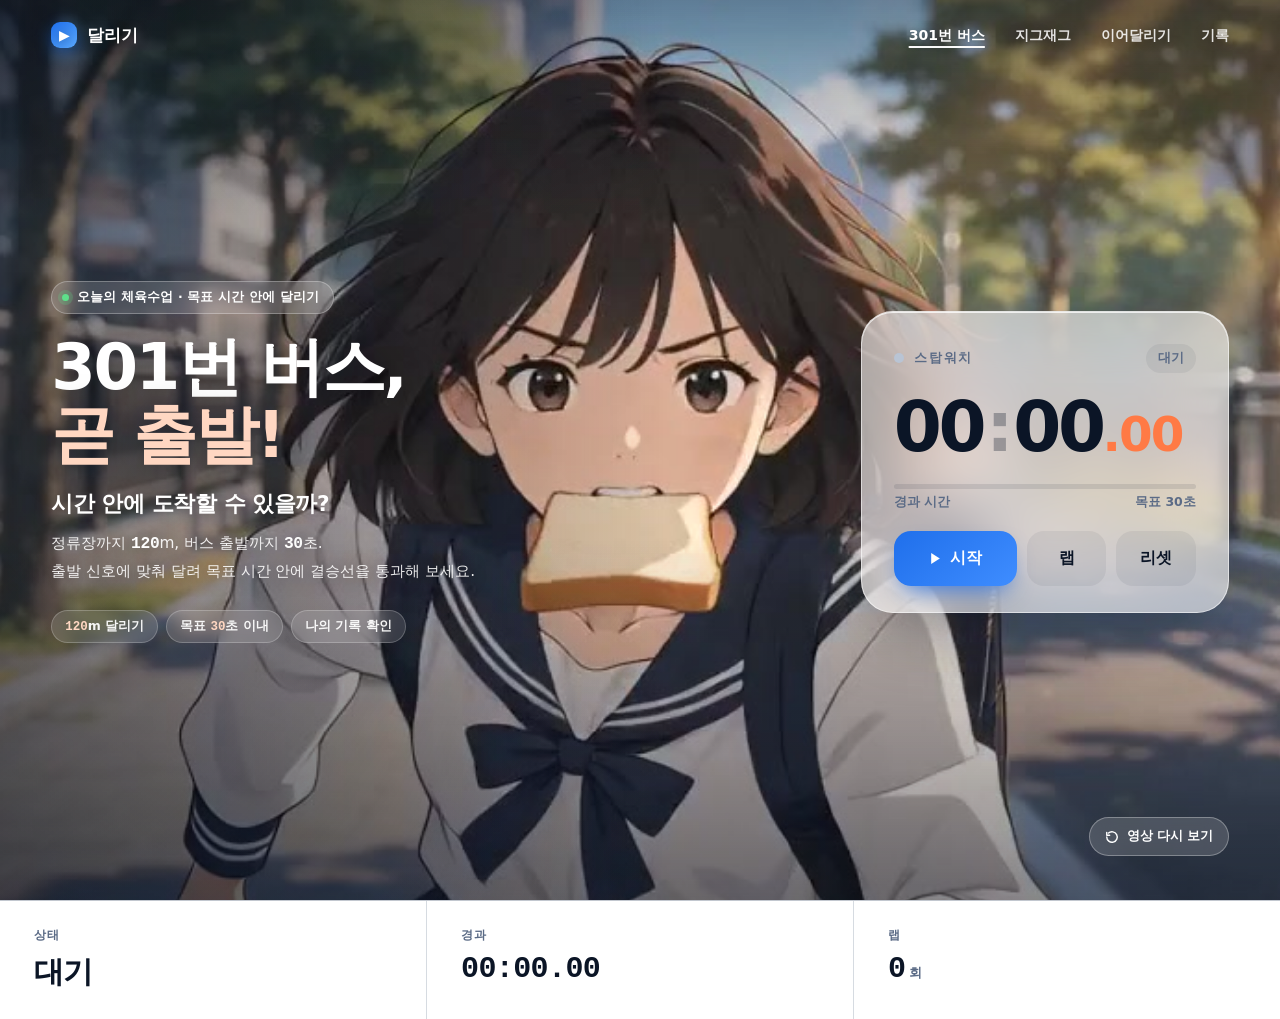
==== index.html @ 37ab7478 "Add a third course: relay race (이어달리기) - relay.html: same flow as the other courses; intro is cut 1 " ====
<!DOCTYPE html>
<html lang="ko">
<head>
<meta charset="utf-8">
<meta name="viewport" content="width=device-width, initial-scale=1">
<title>달리기 · 러닝 타이머</title>
<style>
  :root{
    --ink:#0b1526;
    --ink-soft:#5b6b86;
    --line:rgba(11,21,38,.10);
    --card:rgba(255,255,255,.58);
    --accent:#1f6feb;
    --accent-2:#ff7a45;
    --ok:#12a150;
    --shadow:0 24px 60px -20px rgba(11,21,38,.45);
    --font:"Pretendard","Apple SD Gothic Neo","Malgun Gothic",system-ui,-apple-system,"Segoe UI",sans-serif;
    --mono:"SF Mono","JetBrains Mono","Roboto Mono",ui-monospace,Menlo,Consolas,monospace;
  }

  *{box-sizing:border-box}
  html,body{margin:0;padding:0}
  body{
    font-family:var(--font);
    color:var(--ink);
    background:#eef2f7;
    -webkit-font-smoothing:antialiased;
  }

  /* ---------- NAV ---------- */
  .nav{
    position:absolute; inset:0 0 auto 0; z-index:6;
    display:flex; align-items:center; justify-content:space-between;
    padding:22px clamp(18px,4vw,54px);
    color:#fff; mix-blend-mode:normal;
    opacity:0; transform:translateY(-12px); pointer-events:none;
  }
  body.is-revealed .nav{
    opacity:1; transform:none; pointer-events:auto;
    transition:opacity 1.4s cubic-bezier(.22,1,.36,1) .6s, transform 1.4s cubic-bezier(.22,1,.36,1) .6s;
  }
  .brand{
    display:flex; align-items:center; gap:10px;
    font-weight:800; letter-spacing:-.02em; font-size:17px;
    text-shadow:0 2px 12px rgba(0,0,0,.35);
  }
  .brand i{
    width:26px; height:26px; border-radius:9px; display:grid; place-items:center;
    background:linear-gradient(140deg,var(--accent),#5aa9ff);
    box-shadow:0 6px 16px rgba(31,111,235,.45);
    font-style:normal; font-size:14px;
  }
  .nav ul{display:flex; gap:clamp(14px,2.4vw,30px); margin:0; padding:0; list-style:none}
  .nav a{
    color:rgba(255,255,255,.86); text-decoration:none; font-size:14px; font-weight:600;
    text-shadow:0 2px 10px rgba(0,0,0,.35);
  }
  .nav a:hover,.nav a[aria-current]{color:#fff}
  .nav a[aria-current]{text-decoration:underline; text-underline-offset:6px; text-decoration-thickness:2px}

  /* ---------- HERO ---------- */
  .hero{
    position:relative;
    min-height:100vh;
    min-height:100svh;
    display:flex; align-items:center;
    overflow:hidden;
    isolation:isolate;
    background:#0b1526;
  }

  /* layer 1: still image (revealed after the video ends)
     desktop: the clip's last frame (seamless hand-off); stacked layout: a wide frame
     so the face doesn't sit behind the copy and the timer */
  .hero__still{
    position:absolute; inset:0; z-index:0;
    background-image:url("hero%20page.jpg?v=2");
    background-size:cover; background-position:60% 50%;
    transform:scale(1.02);
    transition:opacity 1.8s cubic-bezier(.37,0,.18,1);
  }
  .hero.is-playing .hero__still{opacity:0}   /* don't spoil the ending while the clip plays */
  /* layer 2: the one-and-only video */
  .hero__video{
    position:absolute; inset:0; z-index:1;
    width:100%; height:100%; object-fit:cover; object-position:60% 50%;
    opacity:0;
    will-change:opacity,transform;
  }
  .hero__video--main{transition:opacity 1.8s cubic-bezier(.37,0,.18,1), transform 9s linear}
  .hero.is-playing  .hero__video--main{opacity:1; transform:scale(1.045)}
  .hero.is-revealed .hero__video--main{opacity:0; transform:scale(1.01)}

  .hero__video--fail,.hero__video--ok{z-index:1; transform:scale(1.03); transition:opacity 1.1s cubic-bezier(.37,0,.18,1)}
  body.is-failed .hero__video--fail,
  body.is-success .hero__video--ok{opacity:1; transform:scale(1)}

  /* legibility scrims */
  .hero__scrim{
    position:absolute; inset:0; z-index:2; pointer-events:none;
    background:
      linear-gradient(90deg, rgba(6,14,28,.50) 0%, rgba(6,14,28,.24) 30%, rgba(6,14,28,0) 52%),
      linear-gradient(0deg, rgba(6,14,28,.48) 0%, rgba(6,14,28,0) 40%),
      linear-gradient(180deg, rgba(6,14,28,.40) 0%, rgba(6,14,28,0) 24%);
    opacity:0; transition:opacity 2s cubic-bezier(.37,0,.18,1) .1s;
  }
  body.is-revealed .hero__scrim{opacity:1}

  /* ---------- COPY ---------- */
  .hero__inner{
    position:relative; z-index:4;
    width:100%;
    padding:120px clamp(18px,4vw,54px) 96px;
    display:grid;
    grid-template-columns:minmax(0,1fr) auto;
    align-items:center;
    gap:clamp(24px,4vw,60px);
  }
  .copy{max-width:none}
  .eyebrow{
    display:inline-flex; align-items:center; gap:8px;
    padding:7px 14px 7px 10px; border-radius:999px;
    background:rgba(255,255,255,.14); border:1px solid rgba(255,255,255,.28);
    backdrop-filter:blur(10px); -webkit-backdrop-filter:blur(10px);
    color:#fff; font-size:12.5px; font-weight:700; letter-spacing:.01em;
  }
  .eyebrow s{width:7px; height:7px; border-radius:50%; background:#5ee08a; box-shadow:0 0 0 4px rgba(94,224,138,.22)}
  h1{
    margin:20px 0 0; color:#fff;
    font-size:clamp(36px,5vw,64px); line-height:1.06; letter-spacing:-.035em; font-weight:800;
    text-shadow:0 6px 34px rgba(4,10,20,.5);
  }
  h1 em{font-style:normal; color:#ffd7c2}
  .ask{
    margin:20px 0 0; color:#fff;
    font-size:clamp(17px,1.7vw,23px); font-weight:700; letter-spacing:-.02em;
    text-shadow:0 2px 18px rgba(4,10,20,.55);
  }
  .lede{
    margin:12px 0 0; color:rgba(255,255,255,.9);
    font-size:clamp(14.5px,1.2vw,17px); line-height:1.7; font-weight:500;
    text-shadow:0 2px 18px rgba(4,10,20,.5);
    max-width:36em;
  }
  .lede b{color:#fff; font-weight:800; font-family:var(--mono); font-size:1.06em; letter-spacing:-.02em}
  .chips{display:flex; flex-wrap:wrap; gap:8px; margin-top:26px}
  .chips span{
    padding:7px 13px; border-radius:999px; font-size:12.5px; font-weight:700;
    background:rgba(255,255,255,.13); border:1px solid rgba(255,255,255,.22);
    color:rgba(255,255,255,.94); backdrop-filter:blur(8px);
  }
  .chips b{color:#ffd7c2; font-family:var(--mono); font-weight:800}

  /* ---------- RESULT STATE (success / fail) ---------- */
  .stack{
    position:relative;
    display:grid;                       /* copy and result message share one cell */
    max-width:min(560px,46vw);
  }
  .copy,.result{grid-area:1 / 1}
  .result{
    opacity:0; transform:translateY(20px) scale(.98); filter:blur(10px);
    pointer-events:none;
  }
  body.is-failed .result--fail,
  body.is-success .result--ok{
    opacity:1; transform:none; filter:none; pointer-events:auto;
    transition:opacity 1.2s cubic-bezier(.22,1,.36,1) .35s,
               transform 1.3s cubic-bezier(.16,1,.3,1) .35s,
               filter 1.2s cubic-bezier(.22,1,.36,1) .35s;
  }
  .result__tag{
    display:inline-block; padding:7px 15px; border-radius:999px;
    background:#dc2626; color:#fff;
    font-size:12.5px; font-weight:800; letter-spacing:.07em;
    box-shadow:0 10px 26px -10px rgba(220,38,38,.95);
  }
  .result__title{
    margin:18px 0 0; color:#fff;
    font-size:clamp(54px,7.6vw,100px); line-height:.94; letter-spacing:-.05em; font-weight:800;
    text-shadow:0 8px 40px rgba(4,10,20,.6);
  }
  .result__msg{
    margin:20px 0 0; color:#fff;
    font-size:clamp(17px,1.75vw,23px); font-weight:700; letter-spacing:-.02em; line-height:1.45;
    text-shadow:0 2px 20px rgba(4,10,20,.6);
  }
  .result__msg b{color:#ffb4a2; font-family:var(--mono); font-weight:800; font-size:1.08em}
  .result__sub{
    margin:12px 0 0; color:rgba(255,255,255,.86);
    font-size:clamp(14px,1.15vw,16.5px); line-height:1.7; font-weight:500;
    text-shadow:0 2px 18px rgba(4,10,20,.55); max-width:36em;
  }
  .result__btn{
    margin-top:28px; padding:17px 30px; border-radius:18px; font-size:16px;
    color:#fff; background:linear-gradient(140deg,#dc2626,#f97316);
    box-shadow:0 18px 34px -14px rgba(220,38,38,.95);
  }
  .result__btn:hover{filter:brightness(1.07)}
  .result--ok .result__tag{background:#16a34a; box-shadow:0 10px 26px -10px rgba(22,163,74,.95)}
  .result--ok .result__msg b{color:#bbf7d0}
  .result--ok .result__btn{background:linear-gradient(140deg,#16a34a,#22c55e); box-shadow:0 18px 34px -14px rgba(22,163,74,.95)}
  body.is-failed .copy, body.is-success .copy{opacity:0; transform:translateY(-16px); filter:blur(6px)}
  body.is-failed .hero__scrim{
    background:
      linear-gradient(90deg, rgba(32,6,10,.62) 0%, rgba(32,6,10,.30) 32%, rgba(32,6,10,0) 54%),
      linear-gradient(0deg, rgba(32,6,10,.5) 0%, rgba(32,6,10,0) 40%),
      linear-gradient(180deg, rgba(32,6,10,.44) 0%, rgba(32,6,10,0) 24%);
  }
  .stopwatch.is-failed .sw-dot{background:#dc2626}
  .stopwatch.is-failed .sw-state{background:rgba(220,38,38,.13); color:#b91c1c}
  .stopwatch.is-failed::before{opacity:1; animation:none; filter:blur(22px); background:linear-gradient(140deg,rgba(220,38,38,.32),rgba(249,115,22,.26))}
  .stopwatch.is-failed .btn-main{background:linear-gradient(140deg,#dc2626,#f87171); box-shadow:0 12px 24px -10px rgba(220,38,38,.85)}
  .stopwatch.is-failed .digits .cs{color:#dc2626}
  .stopwatch.is-success .sw-dot{background:var(--ok)}
  .stopwatch.is-success .sw-state{background:rgba(18,161,80,.14); color:#0b7a3d}
  .stopwatch.is-success::before{opacity:1; animation:none; filter:blur(22px); background:linear-gradient(140deg,rgba(18,161,80,.32),rgba(74,222,128,.26))}
  .stopwatch.is-success .btn-main{background:linear-gradient(140deg,#16a34a,#22c55e); box-shadow:0 12px 24px -10px rgba(22,163,74,.85)}
  .stopwatch.is-success .digits .cs{color:var(--ok)}
  .stopwatch.is-success .track i{background:linear-gradient(90deg,#12a150,#4ade80)}
  .track.over i{background:linear-gradient(90deg,#dc2626,#f97316)}
  .copy,.chips{opacity:0; transform:translateY(16px); filter:blur(8px); pointer-events:none}
  body.is-revealed .copy,
  body.is-revealed .chips{
    opacity:1; transform:none; filter:none; pointer-events:auto;
    transition:opacity 1.5s cubic-bezier(.22,1,.36,1) .5s,
               transform 1.5s cubic-bezier(.22,1,.36,1) .5s,
               filter 1.5s cubic-bezier(.22,1,.36,1) .5s;
  }
  body.is-revealed .chips{transition-delay:.72s}
  body.is-failed .copy, body.is-success .copy{opacity:0; transform:translateY(-16px); filter:blur(6px); pointer-events:none; transition:opacity 1s ease, transform 1s cubic-bezier(.22,1,.36,1), filter 1s ease}
  body.is-failed .chips, body.is-success .chips{pointer-events:none}   /* hidden copy must not cover the retry button */

  /* ---------- TIMER SLOT: right / vertical center ---------- */
  .slot{
    justify-self:end; align-self:center;
    width:min(368px,92vw);
  }
  .stopwatch{
    position:relative;
    padding:32px 32px 26px;
    border-radius:32px;
    background:var(--card);
    border:1px solid rgba(255,255,255,.55);
    box-shadow:0 32px 70px -22px rgba(11,21,38,.5), inset 0 1px 0 rgba(255,255,255,.75);
    backdrop-filter:blur(30px) saturate(1.7);
    -webkit-backdrop-filter:blur(30px) saturate(1.7);
    opacity:0; transform:translateY(20px) scale(.96); filter:blur(12px);
    pointer-events:none;
  }
  body.is-revealed .stopwatch{
    opacity:1; transform:none; filter:none; pointer-events:auto;
    transition:opacity 1.5s cubic-bezier(.22,1,.36,1) .25s,
               transform 1.6s cubic-bezier(.16,1,.3,1) .25s,
               filter 1.5s cubic-bezier(.22,1,.36,1) .25s;
  }
  /* running glow ring */
  .stopwatch::before{
    content:""; position:absolute; inset:-2px; border-radius:34px; z-index:-1;
    background:linear-gradient(140deg,rgba(31,111,235,.5),rgba(255,122,69,.42));
    opacity:0; transition:opacity .6s ease; filter:blur(16px);
  }
  .stopwatch.is-running::before{opacity:1; animation:breathe 2.6s ease-in-out infinite}
  @keyframes breathe{0%,100%{opacity:.55}50%{opacity:1}}

  .sw-head{display:flex; align-items:center; justify-content:space-between; margin-bottom:20px}
  .sw-label{display:flex; align-items:center; gap:10px; font-size:12.5px; font-weight:800; letter-spacing:.15em; color:var(--ink-soft); text-transform:uppercase}
  .sw-dot{width:10px; height:10px; border-radius:50%; background:#b9c4d4; transition:background .3s}
  .is-running .sw-dot{background:var(--ok); box-shadow:0 0 0 0 rgba(18,161,80,.5); animation:pulse 1.6s infinite}
  @keyframes pulse{70%{box-shadow:0 0 0 9px rgba(18,161,80,0)}100%{box-shadow:0 0 0 0 rgba(18,161,80,0)}}
  .sw-state{
    font-size:12.5px; font-weight:800; padding:6px 12px; border-radius:999px;
    background:rgba(11,21,38,.06); color:var(--ink-soft);
  }
  .is-running .sw-state{background:rgba(18,161,80,.14); color:#0b7a3d}

  .digits{
    display:flex; align-items:baseline;
    font-family:var(--font);
    font-weight:800;
    font-size:clamp(52px,5.4vw,70px); line-height:1; letter-spacing:-.05em;
    color:var(--ink);
    font-variant-numeric:tabular-nums; font-feature-settings:"tnum" 1;
  }
  .digits .sep{opacity:.3; padding:0 3px; font-weight:600}
  .digits .cs{color:var(--accent-2); font-weight:800; font-size:.7em; letter-spacing:-.04em}

  .track{height:5px; border-radius:99px; background:rgba(11,21,38,.10); margin:22px 0 5px; overflow:hidden}
  .track i{display:block; height:100%; width:0%; border-radius:99px; background:linear-gradient(90deg,var(--accent),var(--accent-2)); transition:width .12s linear}
  .hint{font-size:12.5px; font-weight:600; color:var(--ink-soft); margin:0 0 20px; display:flex; justify-content:space-between; gap:10px}

  .sw-btns{display:grid; grid-template-columns:1.55fr 1fr 1fr; gap:10px}
  button{
    font-family:inherit; font-size:15.5px; font-weight:800; letter-spacing:-.01em;
    border:0; border-radius:17px; padding:17px 10px; cursor:pointer;
    display:inline-flex; align-items:center; justify-content:center; gap:8px;
    transition:transform .12s ease, box-shadow .2s ease, background .2s ease, color .2s ease;
    -webkit-tap-highlight-color:transparent;
  }
  button:active{transform:translateY(1px) scale(.985)}
  button:focus-visible{outline:3px solid rgba(31,111,235,.45); outline-offset:2px}
  .btn-main{color:#fff; background:linear-gradient(140deg,#1f6feb,#3f8dff); box-shadow:0 12px 24px -10px rgba(31,111,235,.85)}
  .stopwatch.is-running .btn-main{background:linear-gradient(140deg,#e8590c,#ff8a3d); box-shadow:0 12px 24px -10px rgba(232,89,12,.8)}
  .btn-ghost{color:var(--ink); background:rgba(11,21,38,.06)}
  .btn-ghost:hover{background:rgba(11,21,38,.1)}

  .laps{margin:18px 0 0; padding:0; list-style:none; max-height:112px; overflow:auto; display:grid; gap:7px}
  .laps li{
    display:flex; justify-content:space-between; align-items:center; gap:10px;
    font-family:var(--mono); font-size:13.5px; font-weight:600; color:var(--ink);
    background:rgba(11,21,38,.05); border-radius:12px; padding:9px 13px;
  }
  .laps li span{color:var(--ink-soft); font-size:11.5px; font-family:var(--font); font-weight:700}
  .laps:empty{display:none}

  /* replay the hero clip */
  .replay{
    position:absolute; z-index:5; right:clamp(18px,4vw,54px); bottom:clamp(18px,4vw,44px);
    display:inline-flex; align-items:center; gap:8px;
    padding:10px 15px; border-radius:999px; cursor:pointer;
    background:rgba(255,255,255,.16); border:1px solid rgba(255,255,255,.3);
    color:#fff; font-family:inherit; font-size:12.5px; font-weight:700;
    backdrop-filter:blur(12px); -webkit-backdrop-filter:blur(12px);
    opacity:0; transform:translateY(10px); pointer-events:none;
    transition:opacity .6s ease, transform .6s ease, background .2s ease;
  }
  .replay:hover{background:rgba(255,255,255,.26)}
  body.is-revealed .replay{opacity:1; transform:none; pointer-events:auto; transition-delay:.9s}
  .replay svg{width:14px; height:14px}

  /* ---------- NEXT SECTION ---------- */
  .stats{
    position:relative; z-index:2;
    display:grid; grid-template-columns:repeat(3,1fr); gap:1px;
    background:var(--line);
    border-top:1px solid var(--line);
    opacity:0; transform:translateY(16px); pointer-events:none;
  }
  body.is-revealed .stats{
    opacity:1; transform:none; pointer-events:auto;
    transition:opacity 1.3s cubic-bezier(.22,1,.36,1) .85s, transform 1.3s cubic-bezier(.22,1,.36,1) .85s;
  }
  .stat{background:#fff; padding:26px clamp(16px,3vw,34px)}
  .stat b{display:block; font-size:12px; font-weight:800; letter-spacing:.12em; color:var(--ink-soft); text-transform:uppercase}
  .stat strong{display:block; margin-top:8px; font-family:var(--mono); font-size:clamp(20px,2.4vw,30px); font-weight:700; letter-spacing:-.02em}
  .stat em{font-style:normal; font-size:13px; font-weight:700; color:var(--ink-soft); margin-left:4px}

  /* ---------- RESPONSIVE ---------- */
  @media (max-width:1000px){
    .hero__still{background-image:url("hero-mobile.jpg")}
    .hero__inner{grid-template-columns:1fr; align-content:center; gap:34px}
    .stack{max-width:none}
    .slot{justify-self:center; width:min(420px,100%)}
  }
  @media (max-width:640px){
    .nav ul{gap:12px}
    .nav a{font-size:13px}
    .nav__stats{display:none}   /* room for the three course links */
    .hero{min-height:auto; padding:0}
    .hero__inner{padding:104px 18px 86px}
    .slot{justify-self:stretch; width:100%}
    .stats{grid-template-columns:1fr}
  }
  @media (prefers-reduced-motion:reduce){
    *{animation:none !important; transition-duration:.01ms !important}
  }
</style>
<noscript><style>
  .nav,.copy,.chips,.stats,.stopwatch,.hero__scrim{
    opacity:1 !important; transform:none !important; filter:none !important; pointer-events:auto !important;
  }
</style></noscript>
</head>
<body>

<header class="hero" id="hero">
  <nav class="nav">
    <div class="brand"><i>▶</i>달리기</div>
    <ul>
      <li><a href="index.html" aria-current="page">301번 버스</a></li>
      <li><a href="zigzag.html">지그재그</a></li>
      <li><a href="relay.html">이어달리기</a></li>
      <li class="nav__stats"><a href="#stats">기록</a></li>
    </ul>
  </nav>

  <!-- layer 1: still hero image (becomes the timer's backdrop) -->
  <div class="hero__still" role="img" aria-label="가을 햇살이 비치는 보도 위를 걸어가는 학생"></div>
  <!-- layer 2: video, plays exactly once -->
  <video class="hero__video hero__video--main" id="clip"
         src="hero%20page.mp4?v=2"
         preload="auto" muted playsinline disablepictureinpicture></video>
  <!-- layer 3: result clips, shown when the run is stopped (within / past the target time) -->
  <video class="hero__video hero__video--ok" id="okClip"
         src="CUT03-B-A-SMALL-KINDNESS-6-seconds-1.mp4"
         preload="auto" muted playsinline disablepictureinpicture></video>
  <video class="hero__video hero__video--fail" id="failClip"
         src="TECHNICAL-6-seconds-16-9-480p-final.mp4?v=2"
         preload="auto" muted playsinline disablepictureinpicture></video>
  <div class="hero__scrim"></div>

  <div class="hero__inner">
    <div class="stack">
      <div class="copy">
        <span class="eyebrow"><s></s>오늘의 체육수업 · 목표 시간 안에 달리기</span>
        <h1>301번 버스,<br><em>곧 출발!</em></h1>
        <p class="ask">시간 안에 도착할 수 있을까?</p>
        <p class="lede">정류장까지 <b data-d>120</b>m, 버스 출발까지 <b data-t>30</b>초.<br>출발 신호에 맞춰 달려 목표 시간 안에 결승선을 통과해 보세요.</p>
        <div class="chips">
          <span><b data-d>120</b>m 달리기</span>
          <span>목표 <b data-t>30</b>초 이내</span>
          <span>나의 기록 확인</span>
        </div>
      </div>

      <!-- replace the copy once the run is stopped -->
      <div class="result result--ok" id="success">
        <span class="result__tag">탑승 완료</span>
        <h1 class="result__title">성공</h1>
        <p class="result__msg">목표 <b data-t>30</b>초보다 <b id="under">0.00</b>초 빨리 도착했습니다.</p>
        <p class="result__sub">301번 버스에 무사히 탔어요. 같은 코스로 기록 단축에 다시 도전해 보세요.</p>
        <button class="result__btn" id="retryOk" type="button">다시 도전</button>
      </div>

      <div class="result result--fail" id="fail">
        <span class="result__tag">진행 종료</span>
        <h1 class="result__title">실패</h1>
        <p class="result__msg">목표 <b data-t>30</b>초를 <b id="over">0.00</b>초 넘겨 도착했습니다.</p>
        <p class="result__sub">다음엔 초반 10초에 속도를 올려보세요. 같은 코스로 바로 다시 도전할 수 있습니다.</p>
        <button class="result__btn" id="retry" type="button">다시 도전</button>
      </div>
    </div>

    <!-- right / vertical center -->
    <div class="slot">
      <div class="stopwatch" id="sw" role="group" aria-label="러닝 타이머">
        <div class="sw-head">
          <div class="sw-label"><span class="sw-dot"></span>스탑워치</div>
          <div class="sw-state" id="state">대기</div>
        </div>

        <div class="digits" id="digits" role="timer" aria-live="off">
          <span id="mm">00</span><span class="sep">:</span><span id="ss">00</span><span class="cs" id="cs">.00</span>
        </div>

        <div class="track"><i id="bar"></i></div>
        <p class="hint"><span>경과 시간</span><span id="total">0.00 초</span></p>

        <div class="sw-btns">
          <button class="btn-main" id="toggle" type="button">
            <svg id="icoPlay" width="13" height="13" viewBox="0 0 12 12" fill="currentColor" aria-hidden="true"><path d="M2 1l8 5-8 5z"/></svg>
            <span id="toggleText">시작</span>
          </button>
          <button class="btn-ghost" id="lap" type="button">랩</button>
          <button class="btn-ghost" id="reset" type="button">리셋</button>
        </div>

        <ul class="laps" id="laps"></ul>
      </div>
    </div>
  </div>

  <button class="replay" id="replay" type="button" aria-label="히어로 영상 다시 재생">
    <svg viewBox="0 0 24 24" fill="none" stroke="currentColor" stroke-width="2.4" stroke-linecap="round" stroke-linejoin="round" aria-hidden="true"><path d="M3 12a9 9 0 1 0 3-6.7"/><path d="M3 4v5h5"/></svg>
    영상 다시 보기
  </button>
</header>

<section class="stats" id="stats">
  <div class="stat"><b>상태</b><strong id="sState">대기</strong></div>
  <div class="stat"><b>경과</b><strong id="sTime">00:00.00</strong></div>
  <div class="stat"><b>랩</b><strong id="sLaps">0<em>회</em></strong></div>
</section>

<script>
(() => {
  const hero   = document.getElementById('hero');
  const clip   = document.getElementById('clip');
  const sw     = document.getElementById('sw');
  const mmEl   = document.getElementById('mm');
  const ssEl   = document.getElementById('ss');
  const csEl   = document.getElementById('cs');
  const bar    = document.getElementById('bar');
  const total  = document.getElementById('total');
  const stateEl= document.getElementById('state');
  const toggle = document.getElementById('toggle');
  const toggleText = document.getElementById('toggleText');
  const icoPlay = document.getElementById('icoPlay');
  const lapBtn = document.getElementById('lap');
  const resetBtn = document.getElementById('reset');
  const lapsEl = document.getElementById('laps');
  const replay = document.getElementById('replay');
  const sState = document.getElementById('sState');
  const sTime  = document.getElementById('sTime');
  const sLaps  = document.getElementById('sLaps');
  const failClip = document.getElementById('failClip');
  const okClip = document.getElementById('okClip');
  const underEl = document.getElementById('under');
  const overEl = document.getElementById('over');
  const track  = document.querySelector('.track');
  const retry  = document.getElementById('retry');
  const retryOk = document.getElementById('retryOk');

  /* ================= VIDEO : play once, then reveal ================= */
  const ICON_PLAY  = '<path d="M2 1l8 5-8 5z"/>';
  const ICON_PAUSE = '<path d="M2 1h3v10H2zM7 1h3v10H7z"/>';
  let revealed = false, safety = 0;

  // safety net: never let the timer stay hidden if the clip stalls or never loads
  function armSafety(ms){ clearTimeout(safety); safety = setTimeout(reveal, ms); }

  function reveal(){
    if (revealed) return;
    revealed = true;
    clearTimeout(safety);
    hero.classList.remove('is-playing');
    hero.classList.add('is-revealed');
    document.body.classList.add('is-revealed');   // every word appears with the timer
  }

  function startClip(){
    revealed = false;
    resetAll();                                // the intro starts a fresh attempt
    document.body.classList.remove('is-revealed');
    hero.classList.remove('is-revealed');
    hero.classList.add('is-playing');
    clip.currentTime = 0;
    armSafety(8000);                           // clip must start within 8s
    const p = clip.play();
    if (p && p.catch) p.catch(() => setTimeout(reveal, 900));
  }

  clip.addEventListener('ended', reveal);
  clip.addEventListener('error', reveal);
  clip.addEventListener('playing', () => {    // once rolling, allow the rest of the clip + slack
    if (!revealed) armSafety(((clip.duration || 10) - clip.currentTime) * 1000 + 3000);
  });

  // plays on every page load (incl. back/forward cache restores)
  function begin(){
    if (reduced()) { revealed = false; reveal(); return; }   // motion-sensitive: skip the clip
    startClip();
  }

  function reduced(){ return matchMedia('(prefers-reduced-motion: reduce)').matches; }

  clip.muted = true;            // autoplay-safe
  replay.addEventListener('click', startClip);

  /* ================= STOPWATCH ================= */
  const TARGET_MS = (parseFloat(document.querySelector('[data-t]').textContent) || 30) * 1000;
  let running = false, result = '', base = 0, mark = 0, raf = 0, laps = [];

  const pad = (n, w = 2) => String(n).padStart(w, '0');
  const fmt = ms => {
    const t   = Math.max(0, ms);
    const m   = Math.floor(t / 60000);
    const s   = Math.floor(t / 1000) % 60;
    const cs  = Math.floor(t / 10) % 100;
    return { m: pad(m), s: pad(s), cs: pad(cs), full: `${pad(m)}:${pad(s)}.${pad(cs)}` };
  };

  const elapsed = () => base + (running ? performance.now() - mark : 0);

  function paint(){
    const ms = elapsed();
    const t  = fmt(ms);
    mmEl.textContent = t.m;
    ssEl.textContent = t.s;
    csEl.textContent = '.' + t.cs;
    sTime.textContent = t.full;

    const left = TARGET_MS - ms;
    total.textContent = left < 0
      ? '+' + (-left / 1000).toFixed(2) + ' 초 초과'
      : result === 'ok' ? (left / 1000).toFixed(2) + '초 일찍 도착'
      : (ms === 0 ? '목표 ' + (TARGET_MS / 1000) + '초' : (left / 1000).toFixed(2) + '초 남음');

    bar.style.width = Math.min(100, (ms / TARGET_MS) * 100) + '%';
    track.classList.toggle('over', left < 0);

    if (running) raf = requestAnimationFrame(paint);
  }

  // "정지" pressed: judge the run only now — within the target is a success, past it a fail
  function finish(){
    stop();
    showResult(base > TARGET_MS ? 'fail' : 'ok');
  }

  function showResult(kind){
    result = kind;
    paint();
    sync();
    overEl.textContent  = ((base - TARGET_MS) / 1000).toFixed(2);
    underEl.textContent = ((TARGET_MS - base) / 1000).toFixed(2);
    document.body.classList.add(kind === 'ok' ? 'is-success' : 'is-failed');
    const v = kind === 'ok' ? okClip : failClip;   // a course may have no result clip
    if (!v) return;
    v.currentTime = 0;
    const p = v.play();
    if (p && p.catch) p.catch(() => {});
  }

  function clearResult(){
    if (!result) return;
    result = '';
    if (okClip) okClip.pause();
    if (failClip) failClip.pause();
    document.body.classList.remove('is-success', 'is-failed');
  }

  function sync(){
    sw.classList.toggle('is-running', running);
    sw.classList.toggle('is-failed', result === 'fail');
    sw.classList.toggle('is-success', result === 'ok');
    toggleText.textContent = result ? '다시 도전' : (running ? '정지' : '시작');
    icoPlay.innerHTML = running ? ICON_PAUSE : ICON_PLAY;
    stateEl.textContent = result === 'fail' ? '실패' : result === 'ok' ? '성공' : (running ? '러닝 중' : '대기');
    sState.textContent = stateEl.textContent;
    sState.style.color = result === 'fail' ? '#dc2626' : result === 'ok' ? '#12a150' : '';
  }

  function start(){
    if (running) return;
    clearResult();
    mark = performance.now();
    running = true;
    cancelAnimationFrame(raf);
    raf = requestAnimationFrame(paint);
    sync();
  }

  function stop(){
    if (!running) return;
    base = elapsed();
    running = false;
    cancelAnimationFrame(raf);
    paint();
    sync();
  }

  toggle.addEventListener('click', () => {
    if (result) { resetAll(); return; }        // "다시 도전"
    running ? finish() : start();
  });

  // "다시 도전": back to a ready (00:00.00) timer; the run starts on "시작"
  retry.addEventListener('click', resetAll);
  retryOk.addEventListener('click', resetAll);

  function resetAll(){
    clearResult();
    running = false;
    cancelAnimationFrame(raf);
    base = 0; laps = [];
    lapsEl.innerHTML = '';
    sLaps.innerHTML = '0<em>회</em>';
    paint();
    sync();
  }

  lapBtn.addEventListener('click', () => {
    const now = elapsed();
    if (now < 100 || result) return;            // ignore accidental early taps
    const prev = laps.length ? laps[laps.length - 1].total : 0;
    laps.push({ split: now - prev, total: now });
    lapsEl.innerHTML = '';
    laps.slice().reverse().forEach((l, i) => {
      const n = laps.length - i;
      const li = document.createElement('li');
      li.innerHTML = `<span>랩 ${n} · ${(l.split / 1000).toFixed(2)}초</span>${fmt(l.total).full}`;
      lapsEl.prepend(li);
    });
    while (lapsEl.children.length > 5) lapsEl.lastElementChild.remove();
    sLaps.innerHTML = laps.length + '<em>회</em>';
  });

  resetBtn.addEventListener('click', resetAll);

  // Space toggles when the stopwatch has focus
  sw.addEventListener('keydown', e => {
    if (e.code === 'Space' && e.target === sw) { e.preventDefault(); if (result) resetAll(); else running ? finish() : start(); }
  });

  paint();
  sync();

  begin();                      // after the stopwatch state exists (startClip reads it)
  addEventListener('pageshow', e => { if (e.persisted) begin(); });
})();
</script>
</body>
</html>
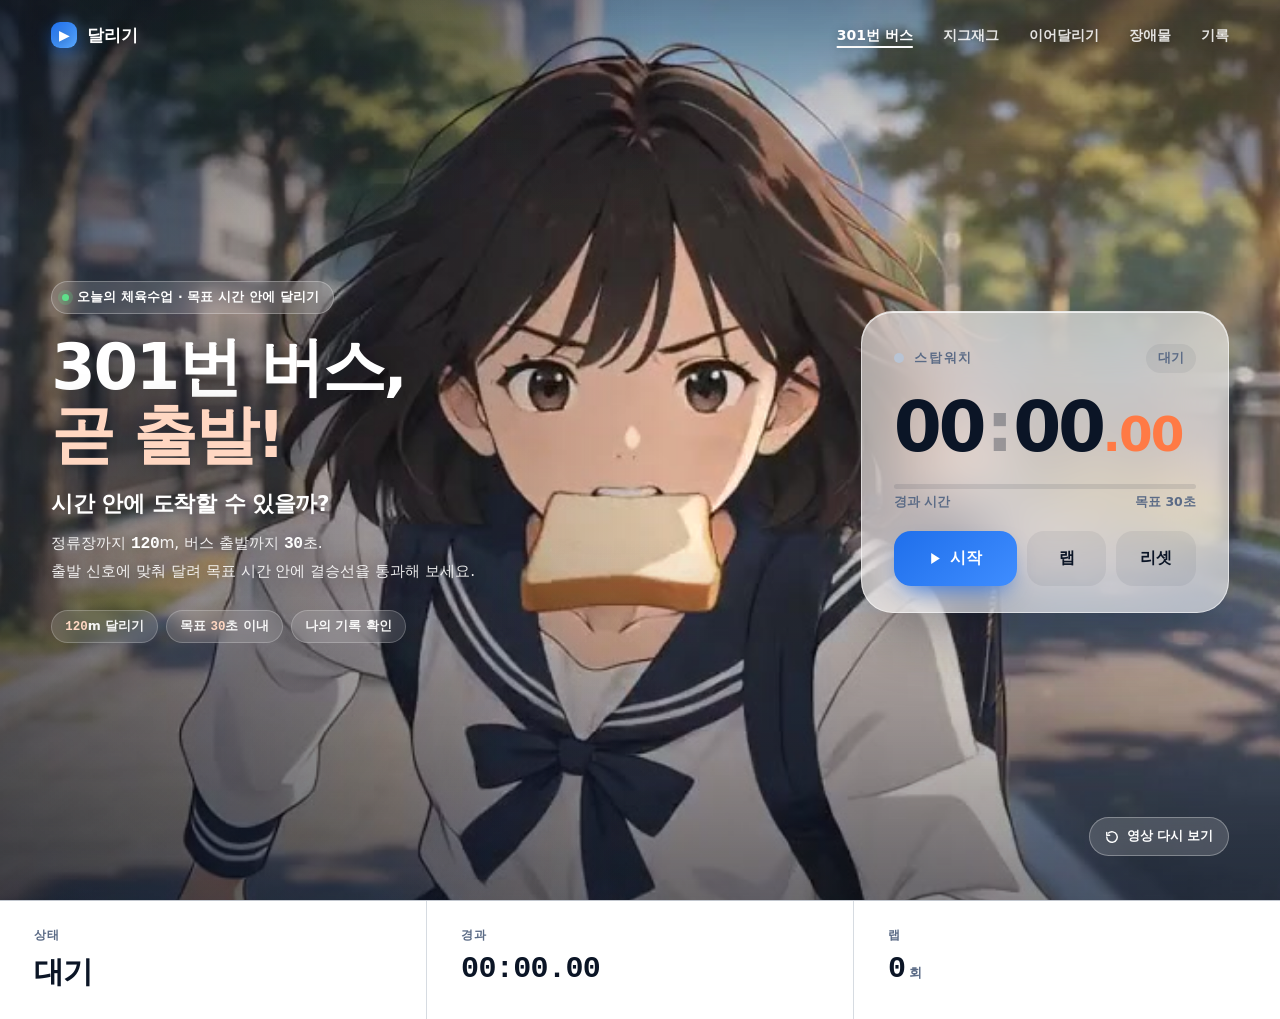
==== commit 1a86910c: "Add a fourth course: obstacle run to the school store (장애물 달리기) - bread.html: same flow as the other" ====
--- a/index.html
+++ b/index.html
@@ -353,9 +353,11 @@
     .slot{justify-self:center; width:min(420px,100%)}
   }
   @media (max-width:640px){
-    .nav ul{gap:12px}
-    .nav a{font-size:13px}
-    .nav__stats{display:none}   /* room for the three course links */
+    .nav{gap:12px}
+    .brand{font-size:0; gap:0}  /* icon only: room for the four course links */
+    .nav ul{gap:12px; min-width:0; overflow-x:auto; scrollbar-width:none; padding:4px 0 10px; margin-bottom:-14px}  /* room for the current-page underline */
+    .nav a{font-size:13px; white-space:nowrap}
+    .nav__stats{display:none}
     .hero{min-height:auto; padding:0}
     .hero__inner{padding:104px 18px 86px}
     .slot{justify-self:stretch; width:100%}
@@ -380,6 +382,7 @@
       <li><a href="index.html" aria-current="page">301번 버스</a></li>
       <li><a href="zigzag.html">지그재그</a></li>
       <li><a href="relay.html">이어달리기</a></li>
+      <li><a href="bread.html">장애물</a></li>
       <li class="nav__stats"><a href="#stats">기록</a></li>
     </ul>
   </nav>
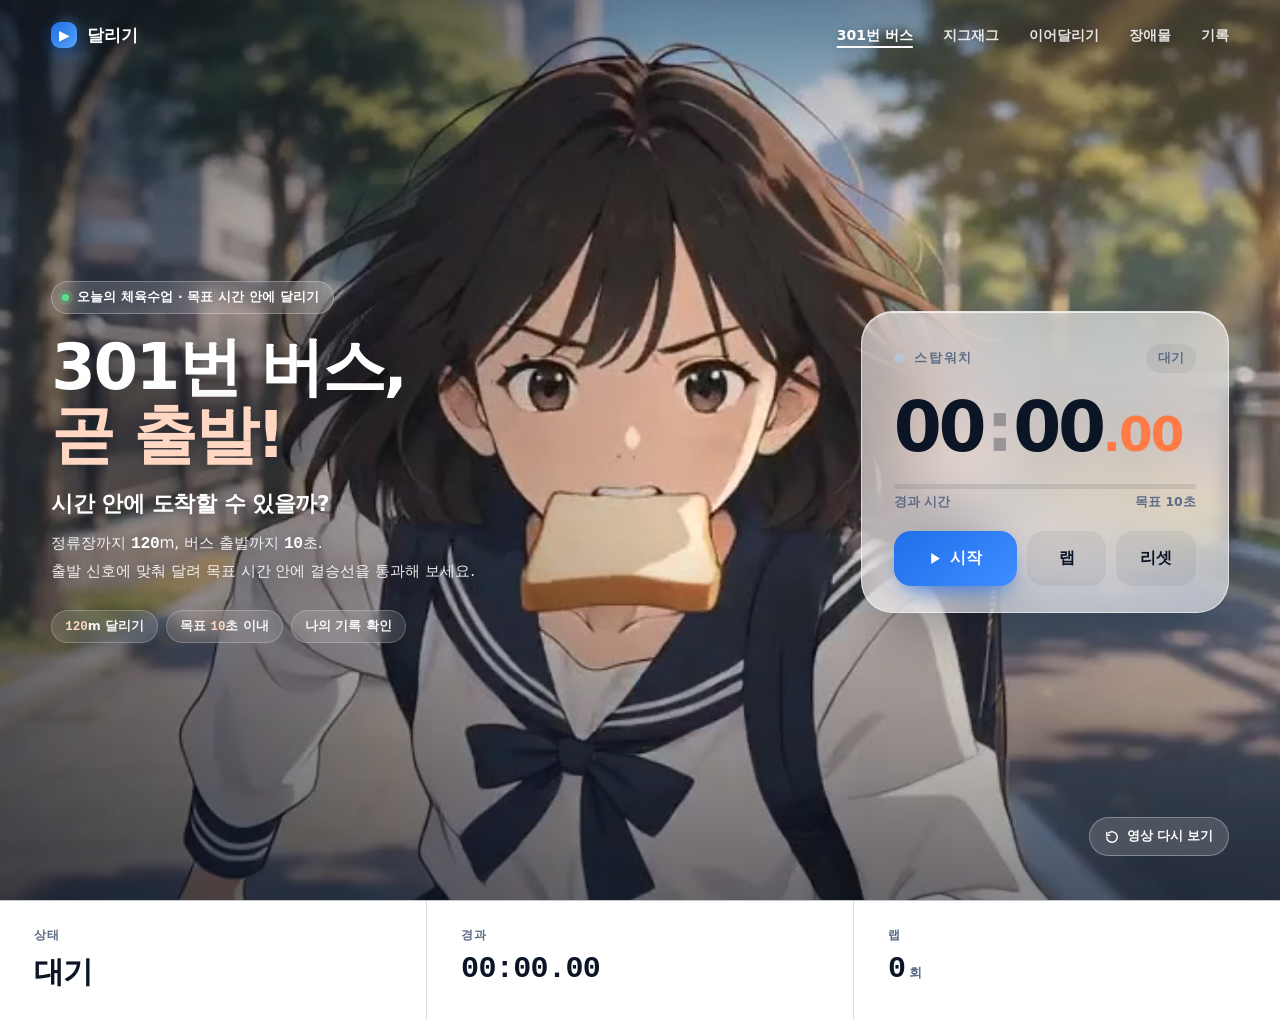
==== commit ff12bd99: "Set every course's target time to 10 seconds The bus, bread, relay and zigzag courses now all judge " ====
--- a/index.html
+++ b/index.html
@@ -408,10 +408,10 @@
         <span class="eyebrow"><s></s>오늘의 체육수업 · 목표 시간 안에 달리기</span>
         <h1>301번 버스,<br><em>곧 출발!</em></h1>
         <p class="ask">시간 안에 도착할 수 있을까?</p>
-        <p class="lede">정류장까지 <b data-d>120</b>m, 버스 출발까지 <b data-t>30</b>초.<br>출발 신호에 맞춰 달려 목표 시간 안에 결승선을 통과해 보세요.</p>
+        <p class="lede">정류장까지 <b data-d>120</b>m, 버스 출발까지 <b data-t>10</b>초.<br>출발 신호에 맞춰 달려 목표 시간 안에 결승선을 통과해 보세요.</p>
         <div class="chips">
           <span><b data-d>120</b>m 달리기</span>
-          <span>목표 <b data-t>30</b>초 이내</span>
+          <span>목표 <b data-t>10</b>초 이내</span>
           <span>나의 기록 확인</span>
         </div>
       </div>
@@ -420,7 +420,7 @@
       <div class="result result--ok" id="success">
         <span class="result__tag">탑승 완료</span>
         <h1 class="result__title">성공</h1>
-        <p class="result__msg">목표 <b data-t>30</b>초보다 <b id="under">0.00</b>초 빨리 도착했습니다.</p>
+        <p class="result__msg">목표 <b data-t>10</b>초보다 <b id="under">0.00</b>초 빨리 도착했습니다.</p>
         <p class="result__sub">301번 버스에 무사히 탔어요. 같은 코스로 기록 단축에 다시 도전해 보세요.</p>
         <button class="result__btn" id="retryOk" type="button">다시 도전</button>
       </div>
@@ -428,8 +428,8 @@
       <div class="result result--fail" id="fail">
         <span class="result__tag">진행 종료</span>
         <h1 class="result__title">실패</h1>
-        <p class="result__msg">목표 <b data-t>30</b>초를 <b id="over">0.00</b>초 넘겨 도착했습니다.</p>
-        <p class="result__sub">다음엔 초반 10초에 속도를 올려보세요. 같은 코스로 바로 다시 도전할 수 있습니다.</p>
+        <p class="result__msg">목표 <b data-t>10</b>초를 <b id="over">0.00</b>초 넘겨 도착했습니다.</p>
+        <p class="result__sub">다음엔 출발 직후부터 속도를 올려보세요. 같은 코스로 바로 다시 도전할 수 있습니다.</p>
         <button class="result__btn" id="retry" type="button">다시 도전</button>
       </div>
     </div>
@@ -681,10 +681,22 @@
 
   resetBtn.addEventListener('click', resetAll);
 
-  // Space toggles when the stopwatch has focus
-  sw.addEventListener('keydown', e => {
-    if (e.code === 'Space' && e.target === sw) { e.preventDefault(); if (result) resetAll(); else running ? finish() : start(); }
-  });
+  // Space (e.g. a buzzer mapped to the spacebar) works anywhere on the page:
+  // 시작 → 정지 → 다시 도전, the same as pressing the main button
+  const isSpace = e => e.code === 'Space' || e.key === ' ' || e.key === 'Spacebar';
+  const typing  = el => el && (el.isContentEditable || /^(INPUT|TEXTAREA|SELECT)$/.test(el.tagName));
+
+  addEventListener('keydown', e => {
+    if (!isSpace(e) || typing(e.target) || e.ctrlKey || e.metaKey || e.altKey) return;
+    e.preventDefault();                       // no page scroll, no click on a focused button
+    if (e.repeat || !revealed) return;        // held key / intro still playing: ignore
+    if (result) resetAll(); else running ? finish() : start();
+  }, true);
+
+  // a focused button would otherwise "click" on Space release and toggle twice
+  addEventListener('keyup', e => {
+    if (isSpace(e) && !typing(e.target)) e.preventDefault();
+  }, true);
 
   paint();
   sync();
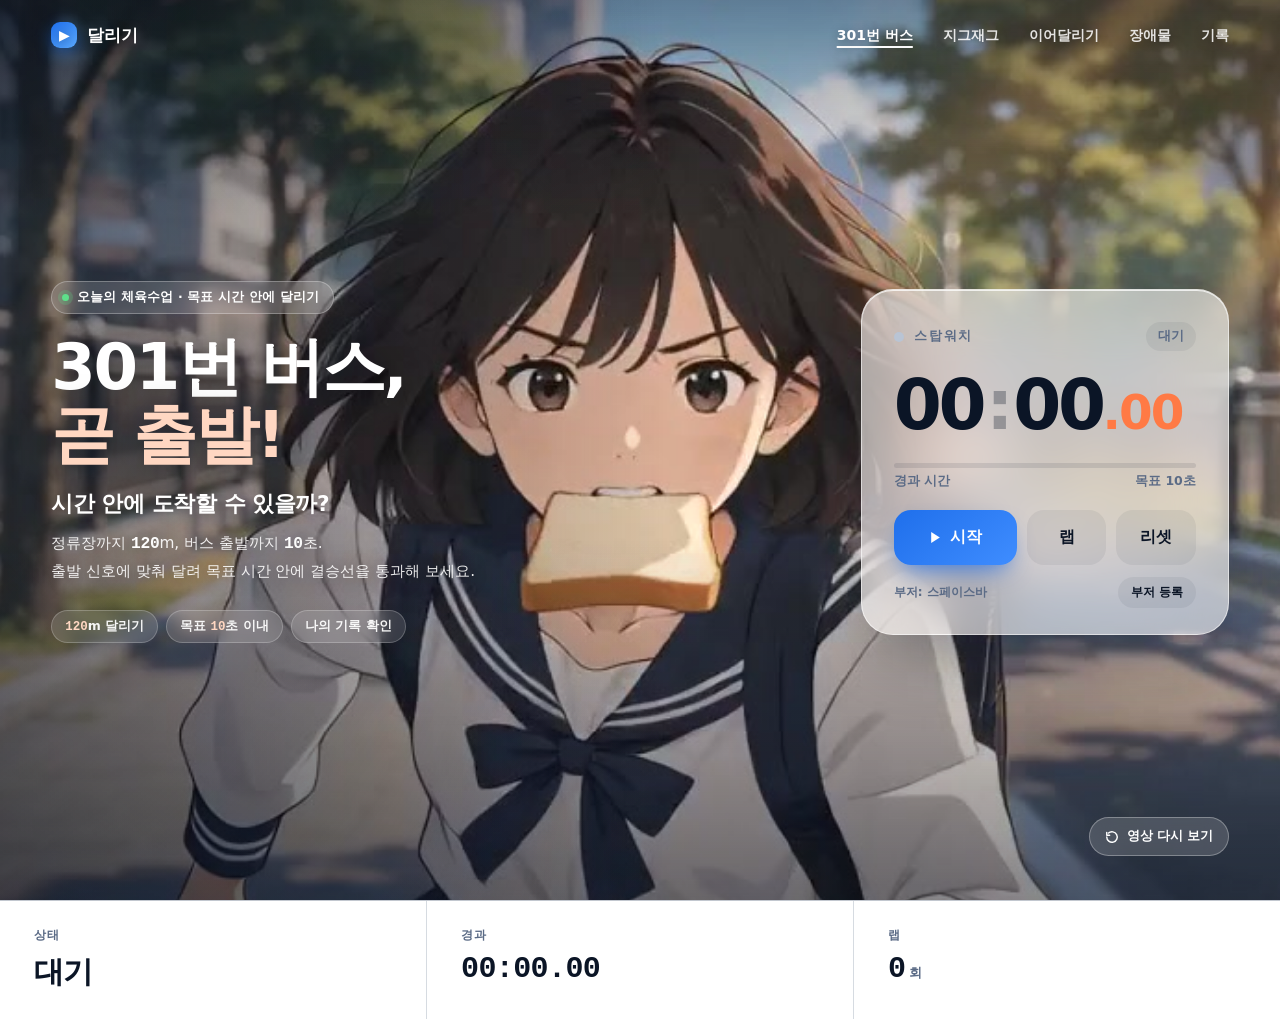
==== commit e8acb9e3: "Let the timer learn whatever key or button the USB buzzer sends A small "부저 등록" button under the sto" ====
--- a/index.html
+++ b/index.html
@@ -313,6 +313,13 @@
   .laps li span{color:var(--ink-soft); font-size:11.5px; font-family:var(--font); font-weight:700}
   .laps:empty{display:none}
 
+  /* buzzer: learn whichever key / gamepad button the USB buzzer sends */
+  .buzz{display:flex; align-items:center; justify-content:space-between; gap:10px; margin-top:12px; font-size:12px; font-weight:700; color:var(--ink-soft)}
+  .buzz button{font-size:12px; font-weight:800; padding:7px 13px; border-radius:999px; background:rgba(11,21,38,.06); color:var(--ink); flex:none}
+  .buzz button:hover{background:rgba(11,21,38,.1)}
+  .buzz.is-learning{color:var(--accent)}
+  .buzz.is-learning button{background:var(--accent); color:#fff}
+
   /* replay the hero clip */
   .replay{
     position:absolute; z-index:5; right:clamp(18px,4vw,54px); bottom:clamp(18px,4vw,44px);
@@ -456,6 +463,11 @@
           </button>
           <button class="btn-ghost" id="lap" type="button">랩</button>
           <button class="btn-ghost" id="reset" type="button">리셋</button>
+        </div>
+
+        <div class="buzz" id="buzz">
+          <span id="buzzInfo">부저: 스페이스바</span>
+          <button id="buzzSet" type="button">부저 등록</button>
         </div>
 
         <ul class="laps" id="laps"></ul>
@@ -681,22 +693,96 @@
 
   resetBtn.addEventListener('click', resetAll);
 
-  // Space (e.g. a buzzer mapped to the spacebar) works anywhere on the page:
-  // 시작 → 정지 → 다시 도전, the same as pressing the main button
+  /* ================= BUZZER ================= */
+  // Space always works. A USB buzzer that sends some other key (or acts as a
+  // gamepad) can be registered with "부저 등록"; the choice is remembered in this
+  // browser and shared by every course page.
+  const buzzBox  = document.getElementById('buzz');
+  const buzzInfo = document.getElementById('buzzInfo');
+  const buzzSet  = document.getElementById('buzzSet');
+  const BUZZ_KEY = 'running-timer-buzzer';
+  const MODS = ['ShiftLeft','ShiftRight','ControlLeft','ControlRight','AltLeft','AltRight','MetaLeft','MetaRight'];
+
+  let buzz = null, learning = false, pendingMod = '';
+  try { buzz = JSON.parse(localStorage.getItem(BUZZ_KEY) || 'null'); } catch (_) {}
+
   const isSpace = e => e.code === 'Space' || e.key === ' ' || e.key === 'Spacebar';
   const typing  = el => el && (el.isContentEditable || /^(INPUT|TEXTAREA|SELECT)$/.test(el.tagName));
+  const keyName = (code, key) =>
+      code === 'Space' ? '스페이스바'
+    : code === 'Enter' || code === 'NumpadEnter' ? '엔터'
+    : /^(Shift|Control|Alt|Meta)(Left|Right)$/.test(code) ? code.replace(/(Left|Right)$/, '').replace('Control', 'Ctrl').replace('Meta', 'Cmd') + ' 키'
+    : /^Key[A-Z]$/.test(code) ? code.slice(3) + ' 키'
+    : /^(Digit|Numpad)\d$/.test(code) ? code.slice(-1) + ' 키'
+    : (key && key.length === 1 ? key.toUpperCase() : (code || key)) + ' 키';
+  const buzzName = b => !b ? '스페이스바'
+    : b.pad != null ? '게임패드 버튼 ' + (b.pad + 1)
+    : [b.ctrl && 'Ctrl', b.alt && 'Alt', b.meta && 'Cmd', b.shift && 'Shift', keyName(b.code, b.key)].filter(Boolean).join('+');
+
+  function showBuzz(){
+    buzzBox.classList.toggle('is-learning', learning);
+    buzzInfo.textContent = learning ? '지금 부저를 눌러주세요 (Esc 취소)' : '부저: ' + buzzName(buzz) + (buzz ? ' (스페이스바도 가능)' : '');
+    buzzSet.textContent  = learning ? '취소' : '부저 등록';
+  }
+
+  function saveBuzz(b){
+    buzz = b; learning = false; pendingMod = '';
+    try { b ? localStorage.setItem(BUZZ_KEY, JSON.stringify(b)) : localStorage.removeItem(BUZZ_KEY); } catch (_) {}
+    showBuzz();
+  }
+
+  buzzSet.addEventListener('click', () => { learning = !learning; pendingMod = ''; showBuzz(); });
+
+  const isBuzzKey = e => buzz && buzz.code && e.code === buzz.code &&
+    (MODS.includes(buzz.code) || (!!e.ctrlKey === !!buzz.ctrl && !!e.altKey === !!buzz.alt && !!e.metaKey === !!buzz.meta));
+
+  // 시작 → 정지 → 다시 도전, the same as pressing the main button
+  function press(){
+    if (!revealed) return;                    // intro still playing: ignore
+    if (result) resetAll(); else running ? finish() : start();
+  }
 
   addEventListener('keydown', e => {
-    if (!isSpace(e) || typing(e.target) || e.ctrlKey || e.metaKey || e.altKey) return;
+    if (typing(e.target)) return;
+    if (learning) {
+      e.preventDefault(); e.stopPropagation();
+      if (e.repeat) return;
+      if (e.code === 'Escape') { learning = false; showBuzz(); return; }
+      if (MODS.includes(e.code)) { pendingMod = e.code; return; }   // a lone modifier is decided on keyup
+      saveBuzz(isSpace(e) ? null : { code: e.code, key: e.key, ctrl: e.ctrlKey, alt: e.altKey, meta: e.metaKey, shift: e.shiftKey });
+      return;
+    }
+    const sp = isSpace(e) && !e.ctrlKey && !e.metaKey && !e.altKey;
+    if (!sp && !isBuzzKey(e)) return;
     e.preventDefault();                       // no page scroll, no click on a focused button
-    if (e.repeat || !revealed) return;        // held key / intro still playing: ignore
-    if (result) resetAll(); else running ? finish() : start();
+    if (!e.repeat) press();                   // held key: ignore
   }, true);
 
   // a focused button would otherwise "click" on Space release and toggle twice
   addEventListener('keyup', e => {
-    if (isSpace(e) && !typing(e.target)) e.preventDefault();
+    if (typing(e.target)) return;
+    if (learning && pendingMod && e.code === pendingMod) { e.preventDefault(); saveBuzz({ code: e.code, key: e.key }); return; }
+    if (isSpace(e) || isBuzzKey(e)) e.preventDefault();
   }, true);
+
+  // buzzers that show up as a gamepad / joystick instead of a keyboard
+  let padDown = {}, padLoop = 0;
+  function pollPads(){
+    padLoop = 0;
+    const pads = navigator.getGamepads ? Array.from(navigator.getGamepads()).filter(Boolean) : [];
+    pads.forEach(p => p.buttons.forEach((btn, i) => {
+      const id = p.index + ':' + i, down = btn.pressed;
+      if (down && !padDown[id]) {
+        if (learning) saveBuzz({ pad: i });
+        else if (buzz && buzz.pad === i) press();
+      }
+      padDown[id] = down;
+    }));
+    if (pads.length) padLoop = requestAnimationFrame(pollPads);
+  }
+  addEventListener('gamepadconnected', () => { if (!padLoop) padLoop = requestAnimationFrame(pollPads); });
+
+  showBuzz();
 
   paint();
   sync();
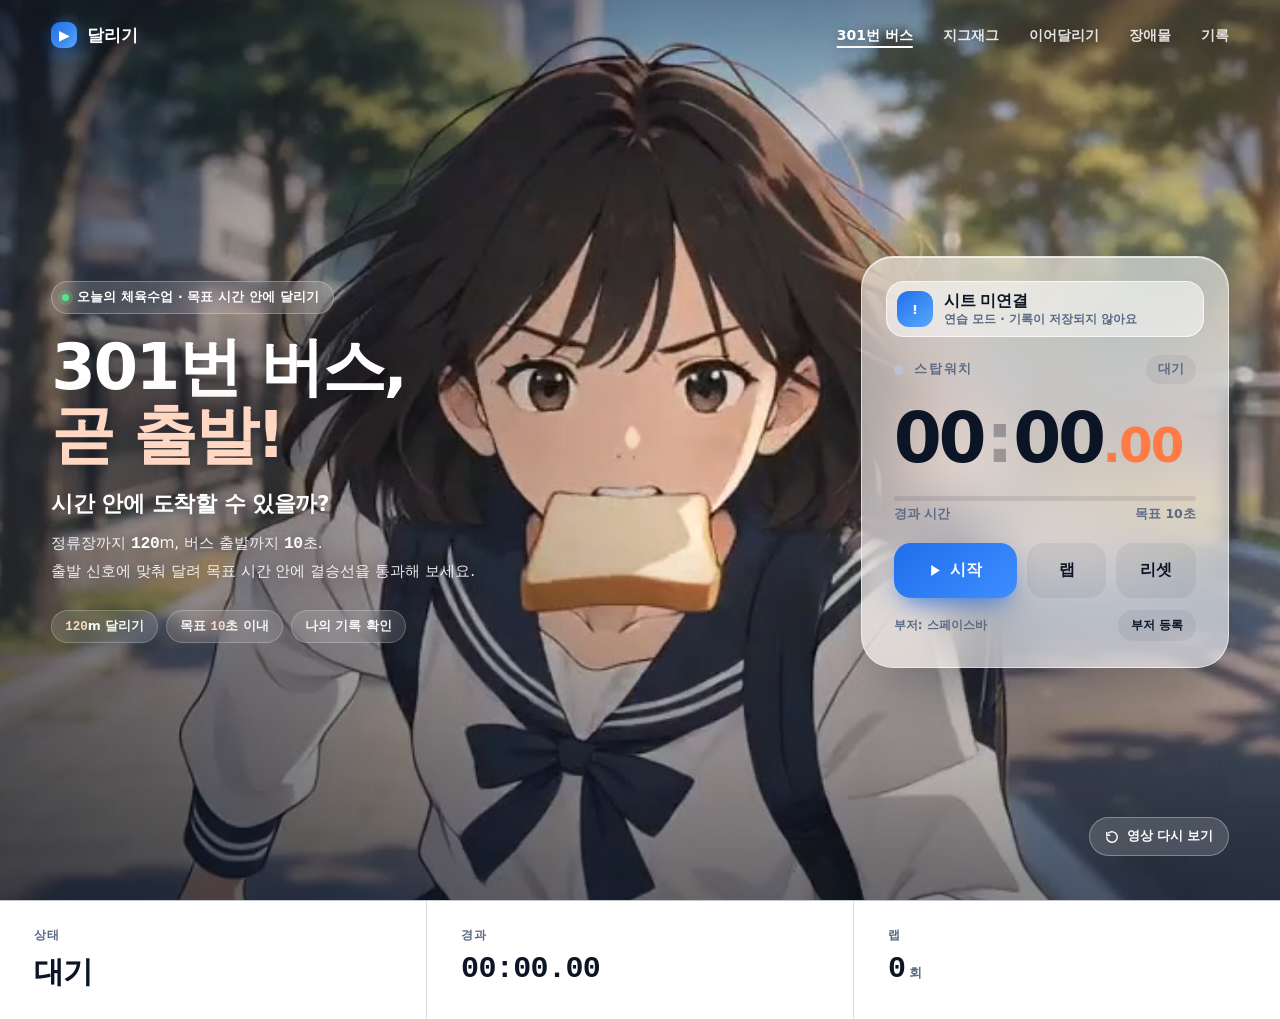
==== commit 30df19af: "Connect a student Google Sheet: name + birthdate login, auto-saved records Students log in with thei" ====
--- a/index.html
+++ b/index.html
@@ -379,6 +379,7 @@
     opacity:1 !important; transform:none !important; filter:none !important; pointer-events:auto !important;
   }
 </style></noscript>
+<link rel="stylesheet" href="student.css">
 </head>
 <body>
 
@@ -487,6 +488,8 @@
   <div class="stat"><b>랩</b><strong id="sLaps">0<em>회</em></strong></div>
 </section>
 
+<script src="sheet-config.js"></script>
+<script src="student.js"></script>
 <script>
 (() => {
   const hero   = document.getElementById('hero');
@@ -610,6 +613,11 @@
     overEl.textContent  = ((base - TARGET_MS) / 1000).toFixed(2);
     underEl.textContent = ((TARGET_MS - base) / 1000).toFixed(2);
     document.body.classList.add(kind === 'ok' ? 'is-success' : 'is-failed');
+    // student.js 가 받아서 로그인한 학생의 기록으로 시트에 저장
+    document.dispatchEvent(new CustomEvent('run:finish', { detail: {
+      course: (document.querySelector('.nav a[aria-current]') || {}).textContent,
+      ms: base, target: TARGET_MS, result: kind, laps: laps.map(l => l.split)
+    } }));
     const v = kind === 'ok' ? okClip : failClip;   // a course may have no result clip
     if (!v) return;
     v.currentTime = 0;
@@ -655,8 +663,12 @@
     sync();
   }
 
+  // 학생 로그인 전에는 측정하지 않음 (student.js)
+  const canRun = () => !window.RunStudent || window.RunStudent.canRun();
+
   toggle.addEventListener('click', () => {
     if (result) { resetAll(); return; }        // "다시 도전"
+    if (!canRun()) return;
     running ? finish() : start();
   });
 
@@ -692,6 +704,7 @@
   });
 
   resetBtn.addEventListener('click', resetAll);
+  document.addEventListener('student:change', resetAll);   // 다음 학생은 새 타이머로
 
   /* ================= BUZZER ================= */
   // Space always works. A USB buzzer that sends some other key (or acts as a
@@ -739,6 +752,7 @@
   // 시작 → 정지 → 다시 도전, the same as pressing the main button
   function press(){
     if (!revealed) return;                    // intro still playing: ignore
+    if (!result && !canRun()) return;         // not logged in yet
     if (result) resetAll(); else running ? finish() : start();
   }
 
--- a/student.css
+++ b/student.css
@@ -0,0 +1,130 @@
+/* 학생 로그인 · 저장 상태 · 나의 기록 (student.js 가 만드는 화면) */
+
+/* ---------- 로그인 창 ---------- */
+.gate{
+  position:fixed; inset:0; z-index:50;
+  display:grid; place-items:center; padding:20px 16px;
+  background:rgba(6,14,28,.52);
+  backdrop-filter:blur(14px) saturate(1.2); -webkit-backdrop-filter:blur(14px) saturate(1.2);
+  opacity:0; visibility:hidden; pointer-events:none;
+  transition:opacity .45s ease, visibility 0s linear .45s;
+}
+.gate.is-open{opacity:1; visibility:visible; pointer-events:auto; transition:opacity .45s ease}
+.gate__card{
+  width:min(400px,100%);
+  padding:32px 30px 26px; border-radius:30px;
+  background:rgba(255,255,255,.9);
+  border:1px solid rgba(255,255,255,.7);
+  box-shadow:0 40px 80px -24px rgba(4,10,20,.7), inset 0 1px 0 #fff;
+  transform:translateY(14px) scale(.97);
+  transition:transform .5s cubic-bezier(.16,1,.3,1);
+}
+.gate.is-open .gate__card{transform:none}
+.gate__tag{
+  display:inline-block; padding:6px 12px; border-radius:999px;
+  background:rgba(31,111,235,.1); color:var(--accent);
+  font-size:12px; font-weight:800; letter-spacing:.02em;
+}
+.gate__title{margin:14px 0 0; font-size:28px; font-weight:800; letter-spacing:-.035em; color:var(--ink)}
+.gate__sub{margin:8px 0 22px; font-size:14px; line-height:1.6; font-weight:600; color:var(--ink-soft)}
+.gate__field{display:block; margin-bottom:12px}
+.gate__field span{display:block; margin:0 0 6px 4px; font-size:12.5px; font-weight:800; color:var(--ink-soft)}
+.gate__field input{
+  width:100%; font:inherit; font-size:17px; font-weight:700; color:var(--ink);
+  padding:15px 16px; border-radius:15px;
+  border:1.5px solid rgba(11,21,38,.12); background:#fff;
+  outline:none; transition:border-color .2s, box-shadow .2s;
+}
+.gate__field input::placeholder{color:#a3aec0; font-weight:600; font-size:15px}
+.gate__field input:focus{border-color:var(--accent); box-shadow:0 0 0 4px rgba(31,111,235,.15)}
+.gate__err{min-height:20px; margin:2px 4px 10px; font-size:13px; font-weight:700; line-height:1.5; color:#dc2626}
+.gate__btn{
+  width:100%; padding:17px; border-radius:17px; font-size:16.5px;
+  color:#fff; background:linear-gradient(140deg,#1f6feb,#3f8dff);
+  box-shadow:0 14px 28px -12px rgba(31,111,235,.9);
+}
+.gate__btn:disabled{opacity:.7; cursor:progress}
+.gate__alt{
+  width:100%; margin-top:10px; padding:13px; border-radius:15px; font-size:14px;
+  color:var(--ink); background:rgba(11,21,38,.06);
+}
+.gate__alt[hidden]{display:none}
+
+/* ---------- 스톱워치 카드: 측정 중인 학생 ---------- */
+.who{
+  display:flex; align-items:center; gap:11px;
+  margin:-8px -8px 18px; padding:9px 9px 9px 10px; border-radius:18px;
+  background:rgba(255,255,255,.55); border:1px solid rgba(255,255,255,.7);
+}
+.who[hidden]{display:none}
+.who__ava{
+  flex:none; width:36px; height:36px; border-radius:12px; display:grid; place-items:center;
+  background:linear-gradient(140deg,var(--accent),#5aa9ff); color:#fff;
+  font-size:13px; font-weight:800; letter-spacing:-.04em;
+}
+.who__text{flex:1; min-width:0; display:grid; line-height:1.25}
+.who__text b{font-size:15.5px; font-weight:800; letter-spacing:-.02em; color:var(--ink); white-space:nowrap; overflow:hidden; text-overflow:ellipsis}
+.who__text small{font-size:12px; font-weight:700; color:var(--ink-soft); white-space:nowrap; overflow:hidden; text-overflow:ellipsis}
+.who button{flex:none; font-size:12.5px; padding:9px 13px; border-radius:12px; background:rgba(11,21,38,.07); color:var(--ink)}
+.who button:hover{background:rgba(11,21,38,.12)}
+.who button[hidden]{display:none}
+
+/* ---------- 저장 상태 ---------- */
+.save{
+  display:flex; align-items:center; justify-content:space-between; gap:10px;
+  margin-top:10px; font-size:12px; font-weight:700; color:var(--ink-soft); line-height:1.45;
+}
+.save[data-kind="off"]{display:none}
+.save[data-kind="busy"]{color:var(--accent)}
+.save[data-kind="ok"]{color:#0b7a3d}
+.save[data-kind="wait"],.save[data-kind="error"]{color:#b91c1c}
+.save button{flex:none; font-size:12px; font-weight:800; padding:7px 13px; border-radius:999px; background:#dc2626; color:#fff}
+.save button[hidden]{display:none}
+
+/* ---------- 나의 기록 ---------- */
+.mine{
+  background:#fff; border-top:1px solid var(--line);
+  padding:34px clamp(16px,4vw,54px) 44px;
+}
+.mine[hidden]{display:none}
+.mine__head{display:flex; align-items:flex-end; justify-content:space-between; gap:16px; flex-wrap:wrap}
+.mine__head b{display:block; font-size:12px; font-weight:800; letter-spacing:.12em; color:var(--ink-soft)}
+.mine__head h2{margin:6px 0 0; font-size:clamp(22px,2.4vw,28px); font-weight:800; letter-spacing:-.03em}
+.mine__head > span{font-size:13px; font-weight:700; color:var(--ink-soft)}
+.mine__best{display:grid; grid-template-columns:repeat(4,minmax(0,1fr)); gap:12px; margin-top:20px}
+.mine__tile{
+  display:grid; gap:4px; padding:18px 18px 16px; border-radius:20px;
+  background:#f3f6fb; border:1.5px solid transparent; color:var(--ink); text-decoration:none;
+  transition:border-color .2s, transform .2s;
+}
+a.mine__tile:hover{border-color:rgba(31,111,235,.35); transform:translateY(-2px)}
+.mine__tile.is-here{border-color:var(--accent); background:#eef4ff}
+.mine__tile span{font-size:13px; font-weight:800; color:var(--ink-soft)}
+.mine__tile strong{font-family:var(--mono); font-size:clamp(22px,2.3vw,28px); font-weight:700; letter-spacing:-.03em}
+.mine__tile strong em{font-style:normal; font-family:var(--font); font-size:13px; font-weight:700; color:var(--ink-soft); margin-left:3px}
+.mine__tile small{font-size:12px; font-weight:700; color:var(--ink-soft)}
+.mine__tile.is-ok strong{color:#0b7a3d}
+.mine__tile.is-fail strong{color:#c2410c}
+.mine__tile.is-empty strong{color:#b9c4d4}
+.mine__sub{margin:28px 0 10px; font-size:12px; font-weight:800; letter-spacing:.12em; color:var(--ink-soft)}
+.mine__recent{margin:0; padding:0; list-style:none; display:grid; gap:7px}
+.mine__recent li{
+  display:grid; grid-template-columns:92px minmax(0,1fr) auto 44px; align-items:center; gap:12px;
+  padding:11px 15px; border-radius:14px; background:#f6f8fb; font-size:14px; font-weight:700;
+}
+.mine__when{font-family:var(--mono); font-size:12.5px; color:var(--ink-soft)}
+.mine__course{white-space:nowrap; overflow:hidden; text-overflow:ellipsis}
+.mine__recent b{font-family:var(--mono); font-weight:700}
+.mine__recent i{font-style:normal; font-size:12px; font-weight:800; text-align:center; padding:4px 0; border-radius:999px; background:rgba(11,21,38,.06); color:var(--ink-soft)}
+.mine__recent i.ok{background:rgba(18,161,80,.13); color:#0b7a3d}
+.mine__recent i.fail{background:rgba(220,38,38,.11); color:#b91c1c}
+.mine__recent li.mine__none{display:block; color:var(--ink-soft); text-align:center}
+
+@media (max-width:820px){
+  .mine__best{grid-template-columns:repeat(2,minmax(0,1fr))}
+}
+@media (max-width:480px){
+  .gate__card{padding:28px 22px 22px; border-radius:26px}
+  .mine__recent li{grid-template-columns:minmax(0,1fr) auto 40px; gap:8px}
+  .mine__when{grid-column:1 / -1; margin-bottom:-4px}
+}
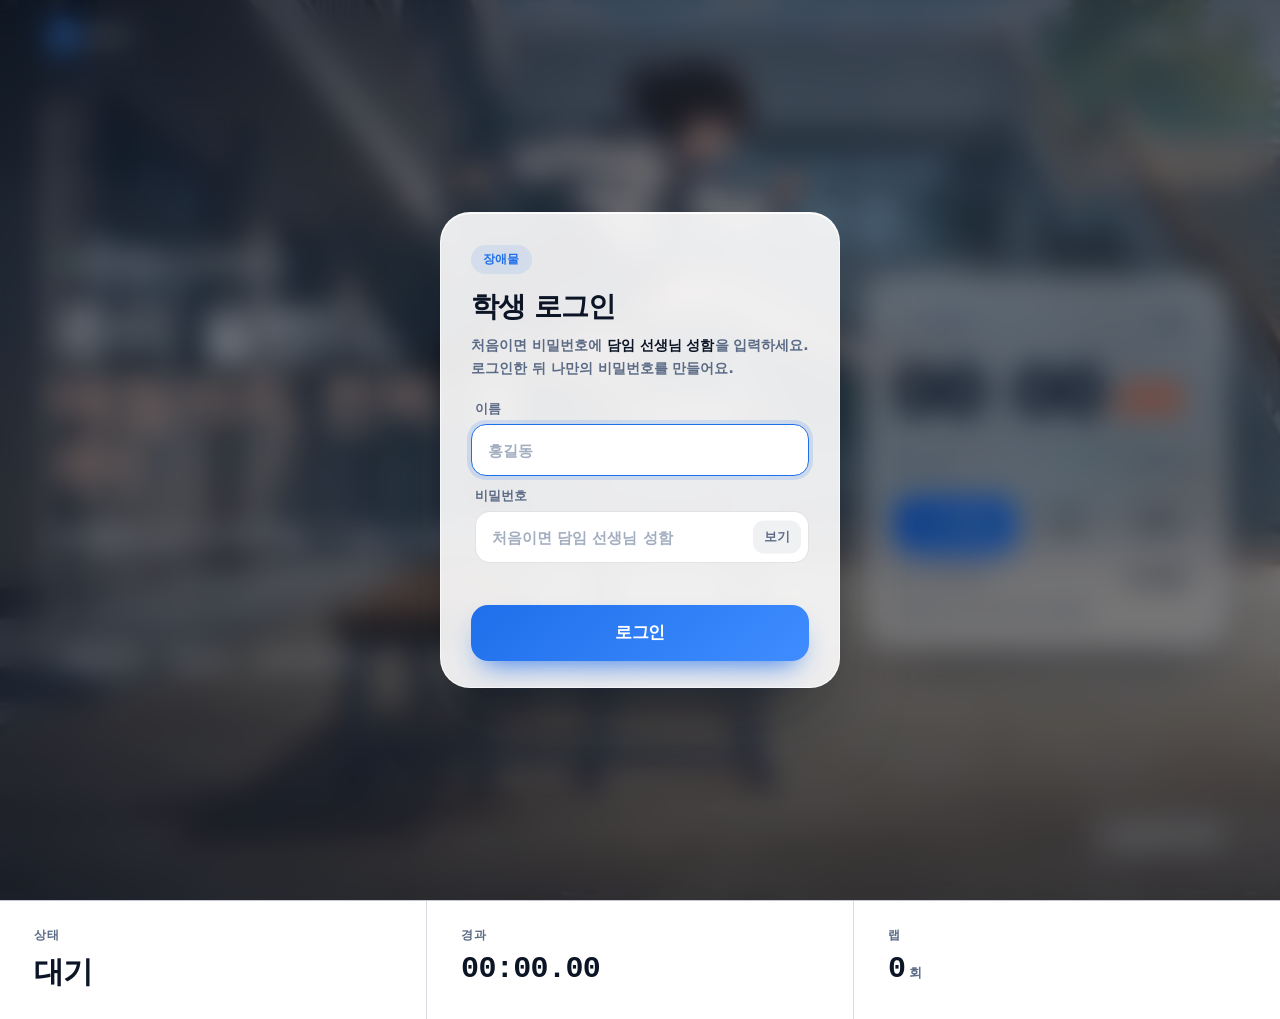
==== commit dc82b3d6: "Add a button to skip the intro video While the intro clip plays, a '영상 건너뛰기' button sits where the r" ====
--- a/index.html
+++ b/index.html
@@ -335,6 +335,22 @@
   body.is-revealed .replay{opacity:1; transform:none; pointer-events:auto; transition-delay:.9s}
   .replay svg{width:14px; height:14px}
 
+  /* skip the intro clip: shown only while it plays, where the replay button will appear */
+  .skip{
+    position:fixed; z-index:5;   /* fixed: on phones the hero is taller than the screen */ right:clamp(18px,4vw,54px); bottom:clamp(18px,4vw,44px);
+    display:inline-flex; align-items:center; gap:8px;
+    padding:12px 18px; border-radius:999px; cursor:pointer;
+    background:rgba(6,14,28,.55); border:1px solid rgba(255,255,255,.35);
+    color:#fff; font-family:inherit; font-size:14px; font-weight:800;
+    box-shadow:0 10px 26px -12px rgba(0,0,0,.6);
+    backdrop-filter:blur(12px); -webkit-backdrop-filter:blur(12px);
+    opacity:0; transform:translateY(10px); pointer-events:none;
+    transition:opacity .5s ease, transform .5s ease, background .2s ease;
+  }
+  .skip:hover{background:rgba(6,14,28,.72)}
+  .hero.is-playing .skip{opacity:1; transform:none; pointer-events:auto; transition-delay:.6s}
+  .skip svg{width:15px; height:15px}
+
   /* ---------- NEXT SECTION ---------- */
   .stats{
     position:relative; z-index:2;
@@ -476,6 +492,10 @@
     </div>
   </div>
 
+  <button class="skip" id="skip" type="button" aria-label="영상 건너뛰고 바로 시작">
+    영상 건너뛰기
+    <svg viewBox="0 0 24 24" fill="currentColor" aria-hidden="true"><path d="M4 5l8 7-8 7zM12 5l8 7-8 7z"/></svg>
+  </button>
   <button class="replay" id="replay" type="button" aria-label="히어로 영상 다시 재생">
     <svg viewBox="0 0 24 24" fill="none" stroke="currentColor" stroke-width="2.4" stroke-linecap="round" stroke-linejoin="round" aria-hidden="true"><path d="M3 12a9 9 0 1 0 3-6.7"/><path d="M3 4v5h5"/></svg>
     영상 다시 보기
@@ -564,6 +584,8 @@
 
   clip.muted = true;            // autoplay-safe
   replay.addEventListener('click', startClip);
+  // "영상 건너뛰기": stop the intro and go straight to the timer
+  document.getElementById('skip').addEventListener('click', () => { clip.pause(); reveal(); });
 
   /* ================= STOPWATCH ================= */
   const TARGET_MS = (parseFloat(document.querySelector('[data-t]').textContent) || 30) * 1000;
--- a/student.css
+++ b/student.css
@@ -37,6 +37,19 @@
 }
 .gate__field input::placeholder{color:#a3aec0; font-weight:600; font-size:15px}
 .gate__field input:focus{border-color:var(--accent); box-shadow:0 0 0 4px rgba(31,111,235,.15)}
+.gate__card[hidden]{display:none}
+.gate__sub b{color:var(--ink)}
+.gate__pw{position:relative; display:block}
+.gate__pw input{padding-right:78px}
+/* 아이폰 비밀번호 칸은 한글 입력이 안 돼서 글자 칸을 점으로 가린다 */
+.gate__field input.is-masked{-webkit-text-security:disc; text-security:disc}
+.gate__field input.is-masked::placeholder{-webkit-text-security:none}
+.gate__eye{
+  position:absolute; right:8px; top:50%; transform:translateY(-50%);
+  padding:8px 11px; border-radius:11px; font-size:12.5px;
+  background:rgba(11,21,38,.06); color:var(--ink-soft);
+}
+.gate__eye:active{transform:translateY(-50%) scale(.97)}
 .gate__err{min-height:20px; margin:2px 4px 10px; font-size:13px; font-weight:700; line-height:1.5; color:#dc2626}
 .gate__btn{
   width:100%; padding:17px; border-radius:17px; font-size:16.5px;
@@ -68,6 +81,36 @@
 .who button{flex:none; font-size:12.5px; padding:9px 13px; border-radius:12px; background:rgba(11,21,38,.07); color:var(--ink)}
 .who button:hover{background:rgba(11,21,38,.12)}
 .who button[hidden]{display:none}
+
+/* ---------- 이 기기(크롬북)에 로그인한 학생들: 이름 버튼 ---------- */
+.crew{margin:-6px 0 18px}
+.crew[hidden]{display:none}
+.crew__head{display:flex; align-items:center; justify-content:space-between; gap:10px; margin-bottom:8px}
+.crew__rec{display:inline-flex; align-items:center; gap:7px; font-size:12px; font-weight:800; color:var(--ink-soft); line-height:1.35}
+.crew__rec::before{content:""; flex:none; width:8px; height:8px; border-radius:50%; background:#b9c4d4}
+.crew__rec.is-on{color:#0b7a3d}
+.crew__rec.is-on::before{background:#12a150; box-shadow:0 0 0 4px rgba(18,161,80,.18); animation:pulse 1.6s infinite}
+.crew__rec.is-off{color:#9a5b00}
+.crew__rec.is-off::before{background:#f59e0b}
+.crew__head button{flex:none; font-size:12px; padding:6px 11px; border-radius:999px; background:rgba(11,21,38,.06); color:var(--ink-soft)}
+.crew.is-editing .crew__head button{background:var(--ink); color:#fff}
+.crew__chips{display:flex; flex-wrap:wrap; gap:7px}
+.chip{
+  font-size:15px; font-weight:800; letter-spacing:-.02em;
+  padding:11px 15px; border-radius:14px; gap:6px;
+  background:rgba(255,255,255,.62); color:var(--ink);
+  border:1.5px solid rgba(11,21,38,.10);
+}
+.chip:hover{background:#fff}
+.chip.is-on{background:var(--accent); color:#fff; border-color:transparent; box-shadow:0 10px 20px -10px rgba(31,111,235,.9)}
+.chip small{font-size:11.5px; font-weight:700; opacity:.7}
+.chip i{font-style:normal; display:grid; place-items:center; width:20px; height:20px; border-radius:50%; background:#dc2626; color:#fff; font-size:13px; line-height:1}
+.crew.is-editing .chip{border-style:dashed}
+.crew__note{margin:8px 0 0; min-height:0; font-size:12.5px; font-weight:700; color:#b45309}
+.crew__note:empty{display:none}
+.save[data-kind="closed"]{color:#9a5b00}
+.crew__today{margin:10px 0 0; padding:9px 12px; border-radius:12px; background:rgba(18,161,80,.10); color:#0b5f30; font-size:13px; font-weight:700; line-height:1.45}
+.crew__today b{font-weight:800; font-family:var(--mono); letter-spacing:-.02em}
 
 /* ---------- 저장 상태 ---------- */
 .save{
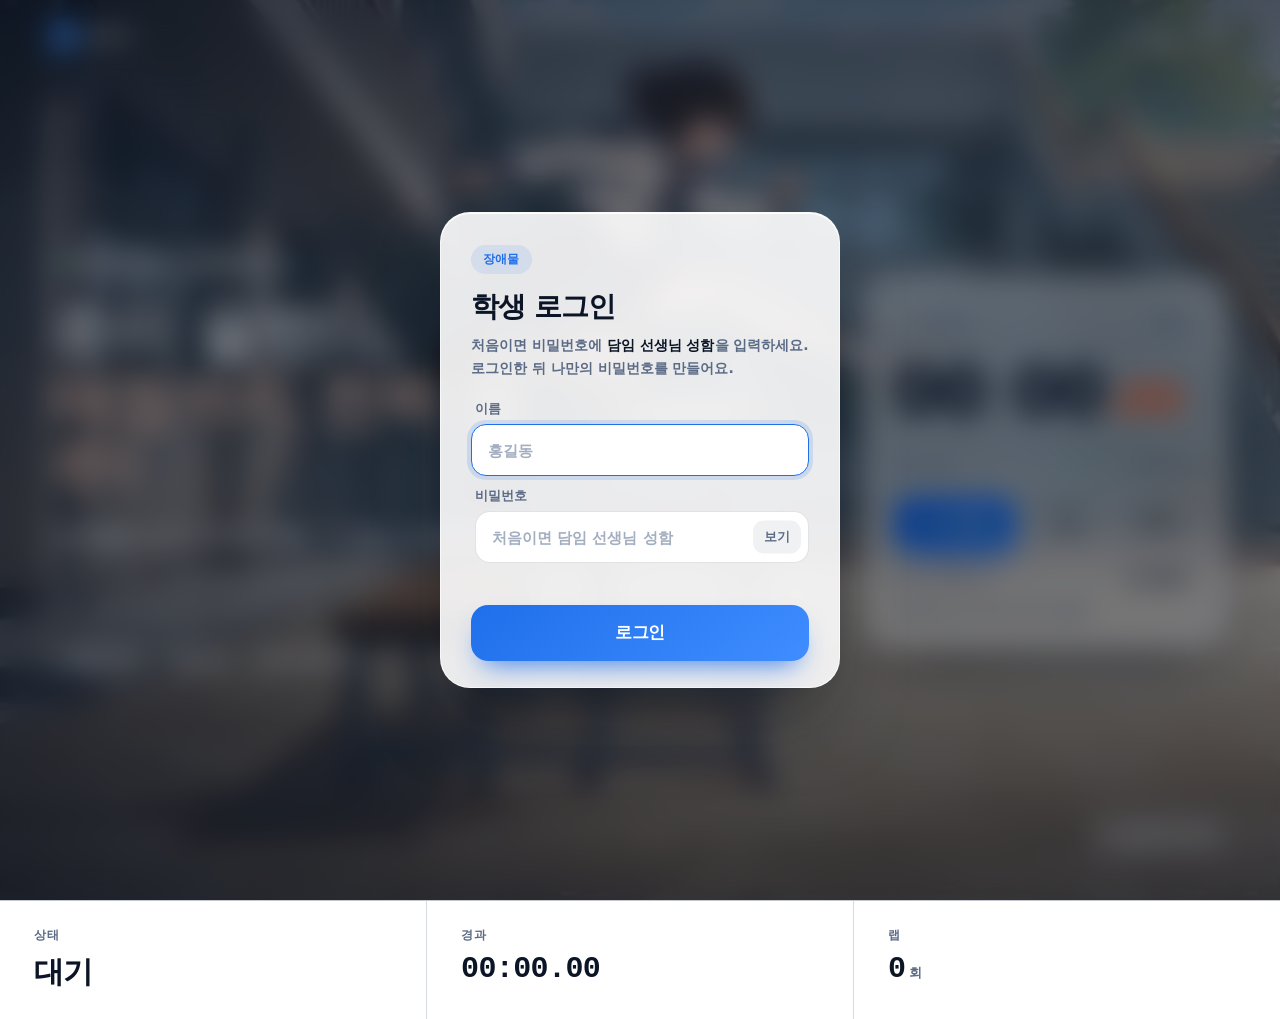
==== commit c4ab09d2: "Score the obstacle run in points and judge success by the 60-point time The record grade is now poin" ====
--- a/index.html
+++ b/index.html
@@ -435,7 +435,7 @@
         <p class="lede">정류장까지 <b data-d>120</b>m, 버스 출발까지 <b data-t>10</b>초.<br>출발 신호에 맞춰 달려 목표 시간 안에 결승선을 통과해 보세요.</p>
         <div class="chips">
           <span><b data-d>120</b>m 달리기</span>
-          <span>목표 <b data-t>10</b>초 이내</span>
+          <span>목표 <b data-t>10</b>초 미만</span>
           <span>나의 기록 확인</span>
         </div>
       </div>
@@ -588,7 +588,16 @@
   document.getElementById('skip').addEventListener('click', () => { clip.pause(); reveal(); });
 
   /* ================= STOPWATCH ================= */
-  const TARGET_MS = (parseFloat(document.querySelector('[data-t]').textContent) || 30) * 1000;
+  let TARGET_MS = (parseFloat(document.querySelector('[data-t]').textContent) || 30) * 1000;
+  const fmtSec = n => String(Math.round(n * 100) / 100);
+  // 성공 기준을 학생에 맞게 바꾸기 (student.js: 평가 코스면 그 학생의 60점 기준, 남 7초 · 여 9초)
+  document.addEventListener('run:target', e => {
+    const sec = e.detail && Number(e.detail.sec);
+    if (!(sec > 0) || sec * 1000 === TARGET_MS || running) return;
+    TARGET_MS = sec * 1000;
+    document.querySelectorAll('[data-t]').forEach(el => { el.textContent = fmtSec(sec); });
+    paint();
+  });
   let running = false, result = '', base = 0, mark = 0, raf = 0, laps = [];
 
   const pad = (n, w = 2) => String(n).padStart(w, '0');
@@ -625,7 +634,7 @@
   // "정지" pressed: judge the run only now — within the target is a success, past it a fail
   function finish(){
     stop();
-    showResult(base > TARGET_MS ? 'fail' : 'ok');
+    showResult(Math.floor(base / 10) * 10 < TARGET_MS ? 'ok' : 'fail');   // 목표 시간 '미만'이면 성공 (화면에 보이는 1/100초 기준)
   }
 
   function showResult(kind){
